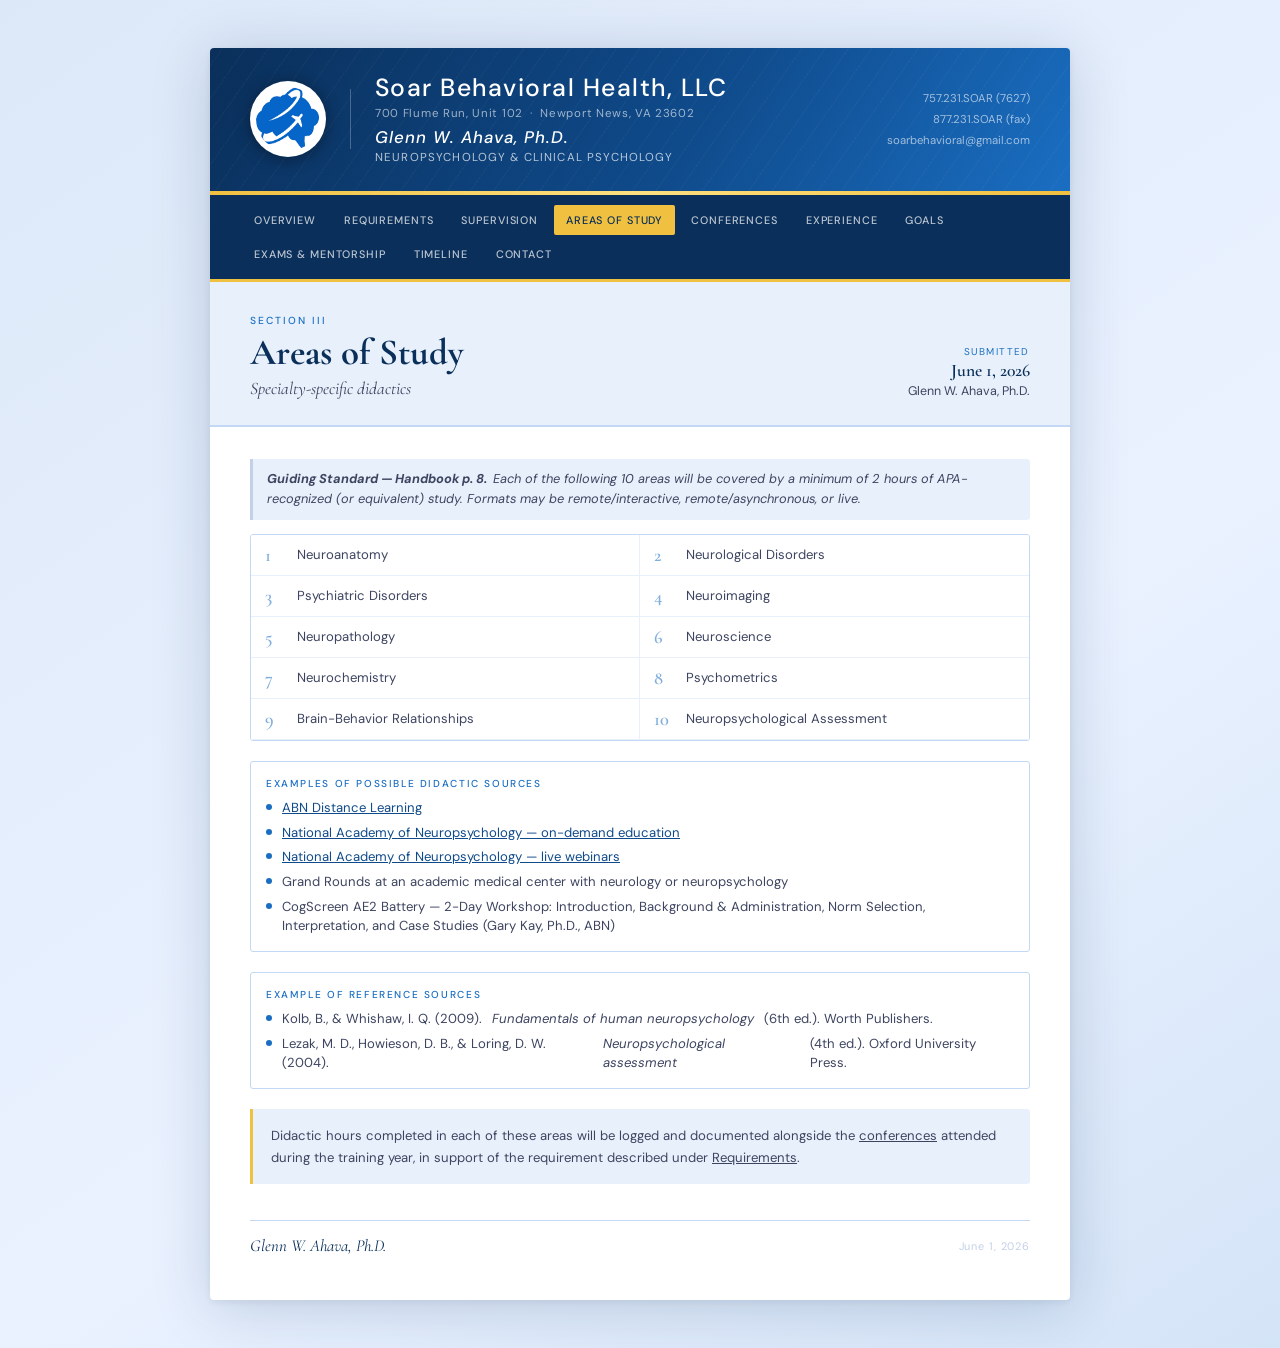
==== areas-of-study.html @ ce33fef2 "add site files" ====
<!DOCTYPE html>
<html lang="en">
<head>
<meta charset="UTF-8">
<meta name="viewport" content="width=device-width, initial-scale=1.0">
<title>Areas of Study — Plan for Postdoctoral Year</title>
<link href="https://fonts.googleapis.com/css2?family=Cormorant+Garamond:ital,wght@0,400;0,500;0,600;0,700;1,400;1,500&family=DM+Sans:opsz,wght@9..40,300;9..40,400;9..40,500&display=swap" rel="stylesheet">
<link rel="stylesheet" href="assets/styles.css">
</head>
<body id="top">
<div class="page">

  <header class="letterhead">
    <div class="lh-inner">
      <img class="lh-logo" src="assets/logo.jpg" alt="Soar Behavioral Health logo" width="76" height="76">
      <div class="lh-divider"></div>
      <div class="lh-text">
        <div class="lh-org">Soar Behavioral Health, LLC</div>
        <div class="lh-address">700 Flume Run, Unit 102 &nbsp;·&nbsp; Newport News, VA 23602</div>
        <div class="lh-name">Glenn W. Ahava, Ph.D.</div>
        <div class="lh-specialty">Neuropsychology &amp; Clinical Psychology</div>
      </div>
      <div class="lh-contact">
        757.231.SOAR (7627)<br>
        877.231.SOAR (fax)<br>
        soarbehavioral@gmail.com
      </div>
    </div>
    <div class="lh-bar"></div>
  </header>

  <nav class="site-nav" aria-label="Site sections">
    <a href="index.html">Overview</a>
    <a href="requirements.html">Requirements</a>
    <a href="supervision.html">Supervision</a>
    <a href="areas-of-study.html" class="current">Areas of Study</a>
    <a href="conferences.html">Conferences</a>
    <a href="experience.html">Experience</a>
    <a href="goals.html">Goals</a>
    <a href="exams-mentorship.html">Exams &amp; Mentorship</a>
    <a href="timeline.html">Timeline</a>
    <a href="contact.html">Contact</a>
  </nav>

  <div class="doc-header">
    <div>
      <div class="dh-label">Section III</div>
      <div class="dh-title">Areas of Study</div>
      <div class="dh-subtitle">Specialty-specific didactics</div>
    </div>
    <div class="dh-meta">
      <div class="dh-date-label">Submitted</div>
      <div class="dh-date">June 1, 2026</div>
      <div class="dh-author">Glenn W. Ahava, Ph.D.</div>
    </div>
  </div>

  <main class="body">
    <section class="section fade-in">

      <div class="did-note">
        <strong>Guiding Standard — Handbook p. 8.</strong>&ensp;Each of the following 10 areas will be covered by a minimum of 2 hours of APA-recognized (or equivalent) study. Formats may be remote/interactive, remote/asynchronous, or live.
      </div>

      <div class="did-grid">
        <div class="did-item"><span class="did-n">1</span>Neuroanatomy</div>
        <div class="did-item"><span class="did-n">2</span>Neurological Disorders</div>
        <div class="did-item"><span class="did-n">3</span>Psychiatric Disorders</div>
        <div class="did-item"><span class="did-n">4</span>Neuroimaging</div>
        <div class="did-item"><span class="did-n">5</span>Neuropathology</div>
        <div class="did-item"><span class="did-n">6</span>Neuroscience</div>
        <div class="did-item"><span class="did-n">7</span>Neurochemistry</div>
        <div class="did-item"><span class="did-n">8</span>Psychometrics</div>
        <div class="did-item"><span class="did-n">9</span>Brain-Behavior Relationships</div>
        <div class="did-item"><span class="did-n">10</span>Neuropsychological Assessment</div>
      </div>

      <div class="card" style="margin-top:20px;">
        <div class="src-title">Examples of Possible Didactic Sources</div>
        <ul class="src-list">
          <li><span class="src-dot"></span><a href="https://www.abn-board.com/events" target="_blank" rel="noopener">ABN Distance Learning</a></li>
          <li><span class="src-dot"></span><a href="https://nanonline.org/" target="_blank" rel="noopener">National Academy of Neuropsychology — on-demand education</a></li>
          <li><span class="src-dot"></span><a href="https://nanonline.org/Nanweb24/Nanweb/Continuing_Education.aspx" target="_blank" rel="noopener">National Academy of Neuropsychology — live webinars</a></li>
          <li><span class="src-dot"></span>Grand Rounds at an academic medical center with neurology or neuropsychology</li>
          <li><span class="src-dot"></span>CogScreen AE2 Battery — 2-Day Workshop: Introduction, Background &amp; Administration, Norm Selection, Interpretation, and Case Studies (Gary Kay, Ph.D., ABN)</li>
        </ul>
      </div>

      <div class="card" style="margin-top:20px;">
        <div class="src-title">Example of Reference Sources</div>
        <ul class="src-list">
          <li><span class="src-dot"></span>Kolb, B., &amp; Whishaw, I. Q. (2009). <em>Fundamentals of human neuropsychology</em> (6th ed.). Worth Publishers.</li>
          <li><span class="src-dot"></span>Lezak, M. D., Howieson, D. B., &amp; Loring, D. W. (2004). <em>Neuropsychological assessment</em> (4th ed.). Oxford University Press.</li>
        </ul>
      </div>

      <div class="note" style="margin-top:20px;">
        Didactic hours completed in each of these areas will be logged and documented alongside
        the <a href="conferences.html">conferences</a> attended during the training year, in support
        of the requirement described under <a href="requirements.html">Requirements</a>.
      </div>
    </section>

    <div class="doc-footer">
      <div class="footer-sig">Glenn W. Ahava, Ph.D.</div>
      <div class="footer-meta">
        June 1, 2026
      </div>
    </div>
  </main>
</div>
</body>
</html>
---- assets/styles.css ----
/* ============================================================
   Shared design system — extended from the original one-page
   letterhead draft. Keep colors/fonts consistent across pages.
   ============================================================ */

:root {
  --blue:       #1a6ec2;
  --blue-dark:  #0f4a8a;
  --blue-deep:  #0a2f5a;
  --blue-light: #e8f1fb;
  --blue-mid:   #c2d8f5;
  --white:      #ffffff;
  --cream:      #f8fafd;
  --ink:        #1a1a2e;
  --ink-soft:   #3d4460;
  --rule:       #c2d0e8;
  --gold:       #f0c040;
}

* { margin:0; padding:0; box-sizing:border-box; }

html { scroll-behavior: smooth; }

body {
  background: linear-gradient(145deg, #dce8f8 0%, #eaf2ff 60%, #d4e4f7 100%);
  font-family: 'DM Sans', sans-serif;
  color: var(--ink);
  min-height: 100vh;
  display: flex;
  justify-content: center;
  padding: 48px 20px;
}

a { color: inherit; }

.page {
  background: var(--white);
  width: 860px;
  max-width: 100%;
  box-shadow: 0 8px 60px rgba(10,47,90,0.18), 0 2px 8px rgba(10,47,90,0.08);
  border-radius: 4px;
  overflow: hidden;
  animation: rise 0.65s cubic-bezier(.22,.68,0,1.2) both;
}

@keyframes rise {
  from { opacity:0; transform:translateY(28px) scale(0.98); }
  to   { opacity:1; transform:translateY(0) scale(1); }
}

/* ══ LETTERHEAD ══ */
.letterhead {
  background: linear-gradient(120deg, var(--blue-deep) 0%, var(--blue-dark) 55%, var(--blue) 100%);
  padding: 0;
  position: relative;
  overflow: hidden;
}

.letterhead::before {
  content:'';
  position:absolute; inset:0;
  background: repeating-linear-gradient(
    -55deg,
    transparent,
    transparent 18px,
    rgba(255,255,255,0.03) 18px,
    rgba(255,255,255,0.03) 19px
  );
  pointer-events:none;
}

.lh-inner {
  position: relative;
  display: flex;
  align-items: center;
  gap: 24px;
  padding: 26px 40px;
}

.lh-logo {
  width: 76px;
  height: 76px;
  flex-shrink: 0;
  filter: drop-shadow(0 2px 8px rgba(0,0,0,0.4));
  background: white;
  border-radius: 50%;
  padding: 6px;
  box-sizing: border-box;
}

.lh-divider {
  width: 1px;
  height: 60px;
  background: rgba(255,255,255,0.25);
  flex-shrink: 0;
}

.lh-text { flex:1; }

.lh-org {
  font-family: 'DM Sans', sans-serif;
  font-weight: 500;
  font-size: 1.55rem;
  color: #fff;
  letter-spacing: 0.06em;
  line-height: 1.15;
}

.lh-address {
  font-size: 0.72rem;
  color: rgba(255,255,255,0.6);
  margin-top: 3px;
  letter-spacing: 0.06em;
}

.lh-name {
  margin-top:5px; color:#ffffff; font-style:italic;
  letter-spacing:0.06em; font-size:1.05rem; font-weight:500;
}

.lh-specialty {
  margin-top:2px; color:rgba(255,255,255,0.7); font-size:0.72rem;
  letter-spacing:0.1em; text-transform:uppercase;
}

.lh-contact {
  text-align: right;
  font-size: 0.71rem;
  color: rgba(255,255,255,0.6);
  line-height: 1.85;
}

.lh-bar {
  height: 4px;
  background: linear-gradient(90deg, var(--gold) 0%, #ffe080 50%, var(--gold) 100%);
}

/* ══ SITE NAVIGATION ══ */
.site-nav {
  display: flex;
  flex-wrap: wrap;
  gap: 4px;
  padding: 10px 32px;
  background: var(--blue-deep);
  border-bottom: 3px solid var(--gold);
}

.site-nav a {
  color: rgba(255,255,255,0.72);
  text-decoration: none;
  font-size: 0.68rem;
  letter-spacing: 0.08em;
  text-transform: uppercase;
  font-weight: 500;
  padding: 8px 12px;
  border-radius: 2px;
  transition: background 0.15s ease, color 0.15s ease;
  white-space: nowrap;
}

.site-nav a:hover, .site-nav a:focus {
  background: rgba(255,255,255,0.12);
  color: #ffffff;
}

.site-nav a.current {
  background: var(--gold);
  color: var(--blue-deep);
}

/* ══ DOC HEADER ══ */
.doc-header {
  background: var(--blue-light);
  padding: 32px 40px 26px;
  border-bottom: 2px solid var(--blue-mid);
  display: flex;
  justify-content: space-between;
  align-items: flex-end;
  gap: 20px;
  flex-wrap: wrap;
}

.dh-label {
  font-size: 0.64rem;
  letter-spacing: 0.2em;
  text-transform: uppercase;
  color: var(--blue);
  font-weight: 500;
  margin-bottom: 6px;
}

.dh-title {
  font-family: 'Cormorant Garamond', serif;
  font-size: 2.3rem;
  font-weight: 700;
  color: var(--blue-deep);
  line-height: 1.1;
}

.dh-subtitle {
  font-family: 'Cormorant Garamond', serif;
  font-style: italic;
  font-size: 1.1rem;
  color: var(--ink-soft);
  margin-top: 5px;
}

.dh-meta {
  text-align: right;
  flex-shrink: 0;
}

.dh-date-label {
  font-size: 0.62rem;
  letter-spacing: 0.15em;
  text-transform: uppercase;
  color: var(--blue);
}

.dh-date {
  font-family: 'Cormorant Garamond', serif;
  font-size: 1.1rem;
  font-weight: 600;
  color: var(--blue-deep);
  margin-top: 2px;
}

.dh-author {
  font-size: 0.78rem;
  color: var(--ink-soft);
  margin-top: 2px;
}

/* ══ BODY ══ */
.body { padding: 32px 40px 44px; }

/* ══ IN-PAGE NAVIGATION (within a single page's sections) ══ */
.toc {
  display: flex;
  flex-wrap: wrap;
  gap: 8px;
  padding: 18px 40px;
  background: #f5f9ff;
  border-bottom: 1px solid var(--blue-mid);
}

.toc-label {
  width: 100%;
  font-size: 0.6rem;
  letter-spacing: 0.16em;
  text-transform: uppercase;
  font-weight: 500;
  color: var(--blue);
  margin-bottom: 2px;
}

.toc a, .back-top {
  color: var(--blue-dark);
  text-decoration: none;
  font-size: 0.72rem;
  font-weight: 500;
}

.toc a {
  background: var(--white);
  border: 1px solid var(--blue-mid);
  border-radius: 999px;
  padding: 6px 10px;
  transition: background .15s ease, color .15s ease;
}

.toc a:hover, .toc a:focus {
  background: var(--blue-deep);
  color: var(--white);
}

.back-top {
  margin-left: auto;
  font-size: 0.64rem;
  letter-spacing: 0.04em;
}

.back-top:hover, .back-top:focus { text-decoration: underline; }

/* ══ SECTIONS ══ */
.section { margin-top: 30px; }
.section:first-child { margin-top: 0; }

.section.fade-in { animation: fadeUp .4s ease both; }

@keyframes fadeUp {
  from { opacity:0; transform:translateY(14px); }
  to   { opacity:1; transform:translateY(0); }
}

.sec-head {
  display: flex;
  align-items: center;
  gap: 12px;
  margin-bottom: 14px;
  flex-wrap: wrap;
}

.sec-num {
  width: 28px; height: 28px;
  border-radius: 50%;
  background: var(--blue-deep);
  color: var(--gold);
  font-size: 0.68rem;
  font-weight: 500;
  display: flex; align-items: center; justify-content: center;
  flex-shrink: 0;
  letter-spacing: 0.04em;
}

.sec-title {
  font-size: 0.66rem;
  letter-spacing: 0.22em;
  text-transform: uppercase;
  font-weight: 500;
  color: var(--blue-deep);
}

.sec-rule {
  flex: 1;
  height: 1px;
  background: linear-gradient(90deg, var(--blue-dark) 0%, var(--blue-mid) 100%);
  min-width: 40px;
}

.sec-intro {
  font-size: 0.86rem;
  color: var(--ink-soft);
  line-height: 1.7;
  margin-bottom: 16px;
}

.sec-intro a { color: var(--blue-dark); font-weight: 500; text-decoration: underline; }

/* ══ REQUIREMENTS ══ */
.req-quote {
  background: var(--blue-light);
  border-left: 3px solid var(--blue);
  padding: 14px 18px;
  margin-bottom: 14px;
  border-radius: 0 3px 3px 0;
}

.req-cite {
  display: block;
  font-size: 0.68rem;
  letter-spacing: 0.08em;
  color: var(--blue);
  font-weight: 500;
  margin-bottom: 7px;
}

.req-text {
  font-family: 'Cormorant Garamond', serif;
  font-style: italic;
  font-size: 1.0rem;
  color: var(--ink-soft);
  line-height: 1.65;
}

.checklist { list-style:none; display:flex; flex-direction:column; gap:7px; }

.checklist li {
  display: flex; align-items: flex-start; gap: 10px;
  font-size: 0.855rem; color: var(--ink-soft); line-height: 1.5;
}

.chk {
  width: 20px; height: 20px; border-radius: 4px;
  display: flex; align-items: center; justify-content: center;
  flex-shrink: 0; margin-top: 0px;
}

.chk-done { background: var(--blue-deep); }
.chk-pend { background: transparent; border: 1.5px solid var(--blue); }

/* ══ SUPERVISION ══ */
.sup-grid {
  display: grid;
  grid-template-columns: 1fr 1fr;
  gap: 10px;
}

.sup-card {
  background: var(--cream);
  border-top: 2px solid var(--blue-dark);
  border-radius: 0 0 3px 3px;
  padding: 14px 16px;
}

.sup-card.full { grid-column: 1 / -1; }

.sup-label {
  font-size: 0.61rem; letter-spacing: 0.16em;
  text-transform: uppercase; color: var(--blue);
  font-weight: 500; margin-bottom: 6px;
}

.sup-value {
  font-family: 'Cormorant Garamond', serif;
  font-size: 1.1rem; font-weight: 600;
  color: var(--blue-deep);
}

.sup-value a { text-decoration: none; border-bottom: 1px dotted var(--blue); }
.sup-value a:hover { color: var(--blue); }

.mod-row {
  display: flex; gap: 9px; align-items: flex-start; margin-top: 7px;
}

.mod-tag {
  font-size: 0.59rem; letter-spacing: 0.1em;
  text-transform: uppercase;
  background: var(--blue-deep); color: rgba(255,255,255,0.85);
  padding: 2px 8px; border-radius: 2px;
  white-space: nowrap; flex-shrink: 0; margin-top: 2px;
}

.mod-text {
  font-size: 0.82rem; color: var(--ink-soft); line-height: 1.5;
}

/* ══ DIDACTICS / AREAS OF STUDY ══ */
.did-note {
  font-size: 0.8rem; color: var(--ink-soft);
  background: var(--blue-light);
  border-left: 3px solid var(--rule);
  padding: 10px 14px; margin-bottom: 14px;
  line-height: 1.6; font-style: italic;
  border-radius: 0 3px 3px 0;
}

.did-grid {
  display: grid;
  grid-template-columns: 1fr 1fr;
  border: 1px solid var(--blue-mid);
  border-radius: 3px;
  overflow: hidden;
  margin-bottom: 16px;
}

.did-item {
  padding: 9px 14px;
  font-size: 0.82rem; color: var(--ink-soft);
  display: flex; align-items: center; gap: 10px;
  background: var(--white);
  border-bottom: 1px solid var(--blue-light);
  transition: background 0.15s;
}

.did-item:hover { background: var(--blue-light); }
.did-item:nth-child(odd)  { border-right: 1px solid var(--blue-light); }

.did-n {
  font-family: 'Cormorant Garamond', serif;
  font-size: 1.15rem; font-weight: 600;
  color: var(--blue); width: 22px;
  flex-shrink: 0; opacity: 0.55;
}

.src-title {
  font-size: 0.63rem; letter-spacing: 0.16em;
  text-transform: uppercase; color: var(--blue);
  font-weight: 500; margin-bottom: 8px;
}

.src-list { list-style: none; display: flex; flex-direction: column; gap: 5px; }

.src-list li {
  display: flex; gap: 10px;
  font-size: 0.82rem; color: var(--ink-soft); line-height: 1.5;
}

.src-list li a { text-decoration: underline; color: var(--blue-dark); }

.src-dot {
  width: 6px; height: 6px; border-radius: 50%;
  background: var(--blue); flex-shrink: 0; margin-top: 6px;
}

/* ══ CONFERENCES ══ */
.conf-card {
  background: var(--cream);
  border: 1px solid var(--blue-mid);
  border-left: 3px solid var(--blue-dark);
  border-radius: 0 3px 3px 0;
  padding: 14px 18px;
  display: flex; gap: 16px; align-items: flex-start;
  margin-bottom: 9px;
  transition: box-shadow 0.2s;
}

.conf-card:hover { box-shadow: 0 2px 12px rgba(10,47,90,0.1); }

.conf-date { text-align: center; flex-shrink: 0; width: 54px; }

.conf-month {
  font-size: 0.58rem; letter-spacing: 0.14em;
  text-transform: uppercase; color: var(--blue); font-weight: 500;
}

.conf-day {
  font-family: 'Cormorant Garamond', serif;
  font-size: 1.6rem; font-weight: 700;
  color: var(--blue-deep); line-height: 1;
}

.conf-year { font-size: 0.62rem; color: var(--ink-soft); margin-top: 1px; }

.conf-vr { width: 1px; background: var(--blue-mid); align-self: stretch; flex-shrink: 0; }

.conf-info { flex: 1; }

.conf-name {
  font-family: 'Cormorant Garamond', serif;
  font-size: 1.05rem; font-weight: 600;
  color: var(--blue-deep); line-height: 1.3;
}

.conf-name a { text-decoration: none; border-bottom: 1px dotted var(--blue-dark); }
.conf-name a:hover { color: var(--blue); }

.conf-loc {
  font-size: 0.74rem; color: var(--ink-soft);
  margin-top: 3px; letter-spacing: 0.04em;
}

.conf-link {
  display: inline-block;
  margin-top: 8px;
  font-size: 0.68rem;
  letter-spacing: 0.08em;
  text-transform: uppercase;
  color: var(--blue-dark);
  text-decoration: none;
  border-bottom: 1px solid var(--blue-mid);
}

.conf-link:hover { border-color: var(--blue-dark); }

/* ══ GOALS ══ */
.goal-list { display: flex; flex-direction: column; gap: 12px; }

.goal-card {
  background: var(--cream);
  border: 1px solid var(--blue-mid);
  border-radius: 3px;
  padding: 14px 18px;
  display: flex; gap: 14px; align-items: flex-start;
}

.goal-num {
  font-family: 'Cormorant Garamond', serif;
  font-size: 1.5rem; font-weight: 700;
  color: var(--blue); opacity: 0.55;
  flex-shrink: 0; width: 30px;
}

.goal-title {
  font-family: 'Cormorant Garamond', serif;
  font-size: 1.05rem; font-weight: 600;
  color: var(--blue-deep); margin-bottom: 4px;
}

.goal-text { font-size: 0.82rem; color: var(--ink-soft); line-height: 1.55; }

/* ══ TIMELINE ══ */
.tl { position: relative; padding-left: 26px; }

.tl::before {
  content:'';
  position:absolute; left:6px; top:6px; bottom:6px;
  width: 2px;
  background: var(--blue-mid);
}

.tl-item { position: relative; padding-bottom: 22px; }
.tl-item:last-child { padding-bottom: 0; }

.tl-item::before {
  content:'';
  position:absolute; left:-26px; top:3px;
  width: 12px; height: 12px; border-radius: 50%;
  background: var(--blue-deep);
  border: 2px solid var(--gold);
}

.tl-period {
  font-size: 0.62rem; letter-spacing: 0.14em;
  text-transform: uppercase; color: var(--blue);
  font-weight: 500; margin-bottom: 3px;
}

.tl-title {
  font-family: 'Cormorant Garamond', serif;
  font-size: 1.05rem; font-weight: 600;
  color: var(--blue-deep); margin-bottom: 3px;
}

.tl-text { font-size: 0.82rem; color: var(--ink-soft); line-height: 1.55; }

/* ══ GENERIC CARD/NOTE UTILITIES ══ */
.note {
  background: var(--blue-light);
  border-left: 3px solid var(--gold);
  border-radius: 0 3px 3px 0;
  padding: 16px 18px;
  color: var(--ink-soft);
  font-size: 0.82rem;
  line-height: 1.65;
  margin-bottom: 16px;
}

.note strong { color: var(--blue-deep); }

.grid-2 {
  display: grid;
  grid-template-columns: repeat(2, minmax(0, 1fr));
  gap: 12px;
  margin-top: 16px;
}

.card {
  border: 1px solid var(--blue-mid);
  border-radius: 3px;
  padding: 15px;
}

.card h3 {
  font-size: 0.7rem;
  letter-spacing: 0.1em;
  text-transform: uppercase;
  color: var(--blue-deep);
  margin-bottom: 7px;
}

.card p { font-size: 0.78rem; color: var(--ink-soft); line-height: 1.55; }

/* ══ CONTACT PAGE ══ */
.contact-intro-row {
  display: flex;
  align-items: center;
  gap: 20px;
  margin-bottom: 16px;
}

.contact-portrait {
  width: 25%;
  height: auto;
  flex-shrink: 0;
  border-radius: 4px;
  border: 1px solid var(--blue-mid);
}

.contact-card h3 { font-size: 1.05rem; }

.contact-card p { font-size: 1.17rem; }

.btn-link {
  display: inline-flex;
  align-items: center;
  gap: 6px;
  margin-top: 10px;
  font-size: 0.68rem;
  letter-spacing: 0.1em;
  text-transform: uppercase;
  font-weight: 500;
  color: #fff;
  background: var(--blue-deep);
  padding: 9px 16px;
  border-radius: 2px;
  text-decoration: none;
  transition: background 0.15s ease;
}

.btn-link:hover { background: var(--blue-dark); }

.btn-large {
  display: flex;
  align-items: center;
  justify-content: center;
  gap: 10px;
  width: 100%;
  margin-top: 16px;
  padding: 20px 24px;
  font-family: 'DM Sans', sans-serif;
  font-size: 0.85rem;
  letter-spacing: 0.14em;
  text-transform: uppercase;
  font-weight: 500;
  color: #fff;
  background: var(--blue-deep);
  border: 1px solid var(--blue-deep);
  border-radius: 3px;
  text-decoration: none;
  transition: background 0.15s ease, transform 0.15s ease;
}

.btn-large:hover { background: var(--blue-dark); transform: translateY(-1px); }

.btn-large .btn-arrow { font-size: 1rem; transition: transform 0.15s ease; }
.btn-large:hover .btn-arrow { transform: translateX(3px); }

.quicklinks {
  display: grid;
  grid-template-columns: repeat(2, minmax(0,1fr));
  gap: 10px;
  margin-top: 18px;
}

.qlink {
  display: block;
  background: var(--cream);
  border: 1px solid var(--blue-mid);
  border-radius: 3px;
  padding: 18px 20px;
  text-decoration: none;
  transition: box-shadow 0.15s ease, border-color 0.15s ease;
}

.qlink:hover { box-shadow: 0 2px 12px rgba(10,47,90,0.1); border-color: var(--blue); }

.qlink .qlink-label {
  font-size: 0.78rem; letter-spacing: 0.14em; text-transform: uppercase;
  color: var(--blue); font-weight: 700; font-style: italic; margin-bottom: 8px;
  text-decoration: underline;
}

.qlink .qlink-title {
  font-family: 'Cormorant Garamond', serif;
  font-size: 1.5rem; font-weight: 600; color: var(--blue-deep); line-height: 1.25;
  text-decoration: underline;
}

.qlink .qlink-text { font-size: 0.92rem; color: var(--ink-soft); margin-top: 6px; line-height: 1.55; }

/* ══ FOOTER ══ */
.doc-footer {
  margin-top: 36px;
  padding-top: 14px;
  border-top: 1px solid var(--blue-mid);
  display: flex;
  justify-content: space-between;
  align-items: center;
  flex-wrap: wrap;
  gap: 10px;
}

.footer-sig {
  font-family: 'Cormorant Garamond', serif;
  font-size: 1.05rem; font-style: italic;
  color: var(--blue-deep);
}

.footer-meta { font-size: 0.68rem; color: var(--rule); letter-spacing: 0.08em; }

@media (max-width: 640px) {
  .sup-grid, .grid-2, .quicklinks { grid-template-columns: 1fr; }
  .doc-header { flex-direction: column; align-items: flex-start; }
  .dh-meta { text-align: left; }
  .lh-contact { display: none; }
  body { padding: 0; }
  .page { border-radius: 0; }
}

@media print {
  body { background: white; padding: 0; }
  .page { box-shadow: none; width: 100%; border-radius: 0; }
  .toc, .back-top, .site-nav { display: none; }
}
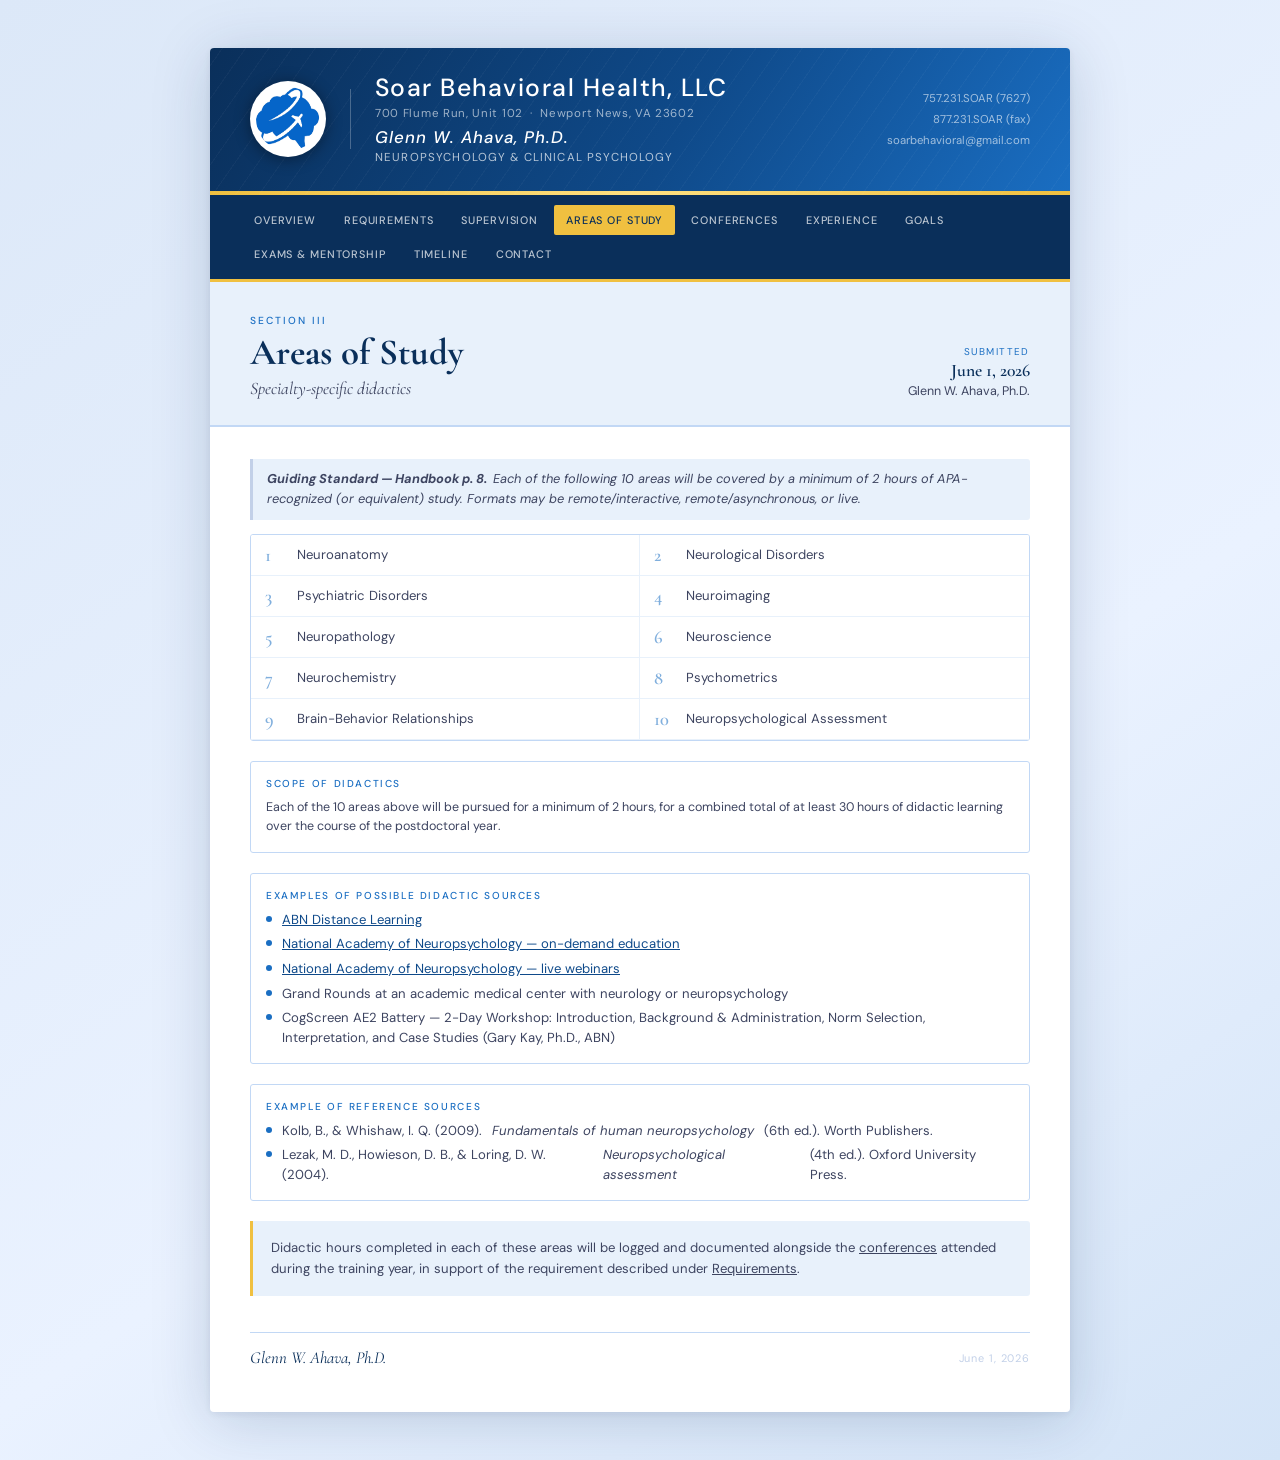
==== commit 231fe33c: "Add files via upload" ====
--- a/areas-of-study.html
+++ b/areas-of-study.html
@@ -76,6 +76,12 @@
       </div>
 
       <div class="card" style="margin-top:20px;">
+        <div class="src-title">Scope of Didactics</div>
+        <p>Each of the 10 areas above will be pursued for a minimum of 2 hours, for a combined
+        total of at least 30 hours of didactic learning over the course of the postdoctoral year.</p>
+      </div>
+
+      <div class="card" style="margin-top:20px;">
         <div class="src-title">Examples of Possible Didactic Sources</div>
         <ul class="src-list">
           <li><span class="src-dot"></span><a href="https://www.abn-board.com/events" target="_blank" rel="noopener">ABN Distance Learning</a></li>
